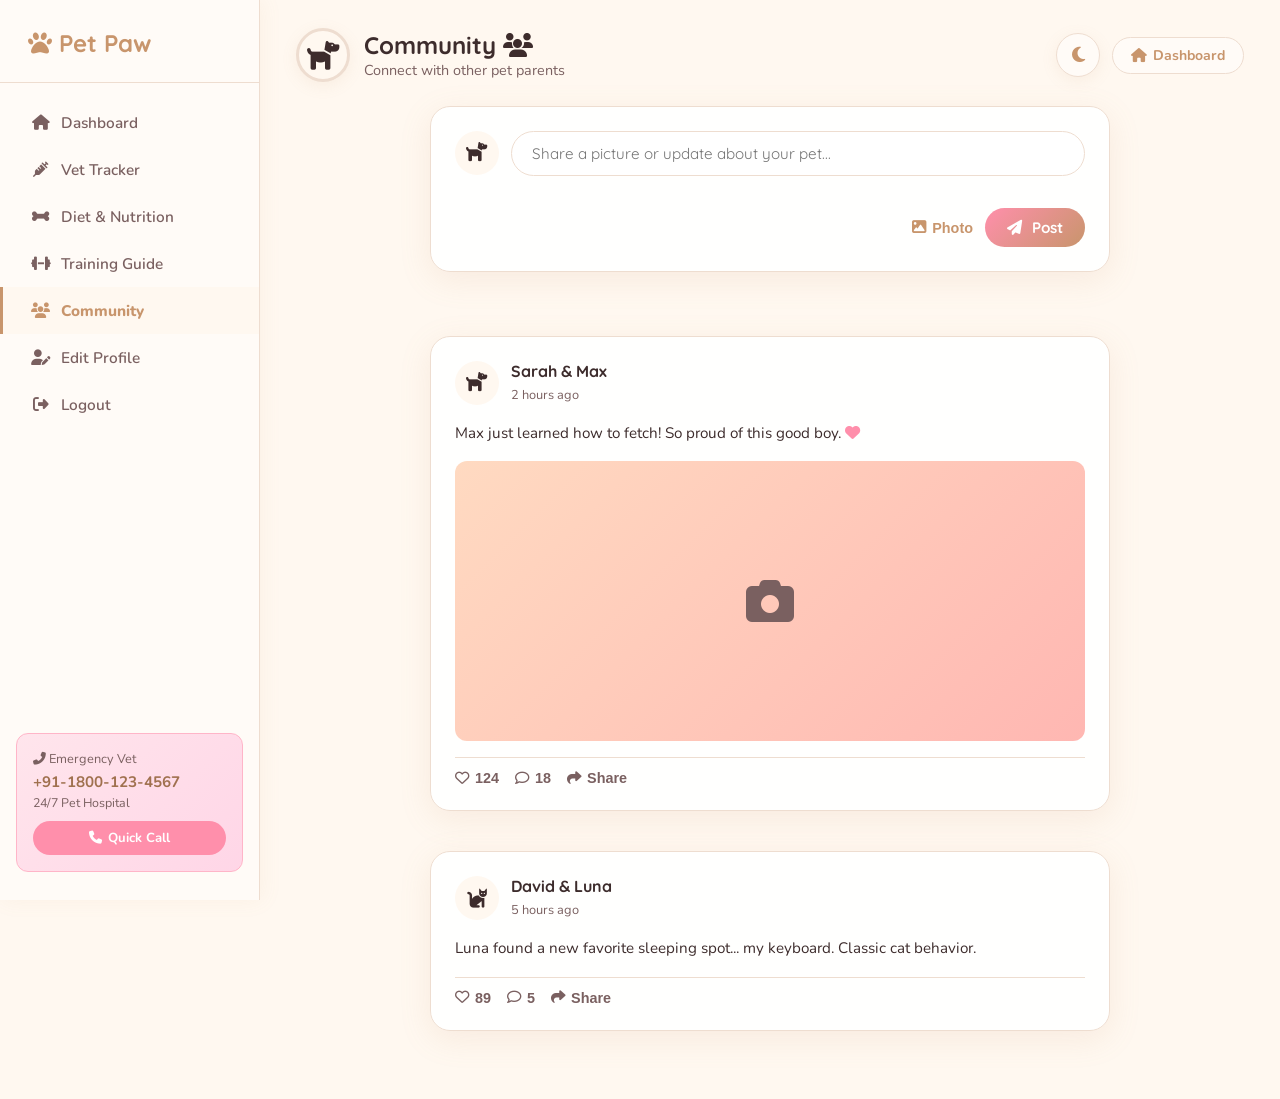
==== community.html @ 16f7560c "Enhance UI and add Community, Nutrition, and Training pages" ====
<!DOCTYPE html>
<html lang="en">
<head>
  <meta charset="UTF-8"/>
  <meta name="viewport" content="width=device-width, initial-scale=1.0"/>
  <title>Pet Paw — Community</title>
  <link rel="stylesheet" href="style.css"/>
  <link href="https://fonts.googleapis.com/css2?family=Nunito:wght@400;600;700;800;900&family=Quicksand:wght@400;500;600;700&display=swap" rel="stylesheet"/>
  <link rel="stylesheet" href="https://cdnjs.cloudflare.com/ajax/libs/font-awesome/6.5.0/css/all.min.css"/>
  <style>
    /* Community specific inline styles */
    .community-feed { max-width: 680px; margin: 0 auto; display: flex; flex-direction: column; gap: 24px; }
    .post-card { padding: 24px; }
    .post-header { display: flex; align-items: center; gap: 12px; margin-bottom: 16px; }
    .post-avatar { width: 44px; height: 44px; border-radius: 50%; background: var(--cream); display: flex; align-items: center; justify-content: center; font-size: 1.2rem; border: 2px solid var(--primary-pastel); }
    .post-meta h4 { font-size: 1rem; margin-bottom: 2px; }
    .post-meta small { color: var(--text-light); font-size: 0.8rem; }
    .post-img { width: 100%; height: 280px; border-radius: 12px; background: #E0E0E0; object-fit: cover; margin-bottom: 16px; display: flex; align-items: center; justify-content: center; color: var(--text-light); font-size: 3rem; }
    .post-text { font-size: 0.95rem; margin-bottom: 16px; line-height: 1.6; }
    .post-actions { display: flex; gap: 16px; border-top: 1px solid var(--border); padding-top: 12px; }
    .action-btn { background: none; border: none; font-size: 0.9rem; font-weight: 700; color: var(--text-light); cursor: pointer; display: flex; align-items: center; gap: 6px; transition: color var(--transition); }
    .action-btn:hover { color: var(--pink-dark); }
    .create-post { display: flex; gap: 12px; margin-bottom: 32px; }
    .create-post input { flex: 1; border: 1.5px solid var(--border); border-radius: 50px; padding: 12px 20px; font-family: 'Quicksand'; outline: none; }
  </style>
</head>
<body class="tracker-page">

  <!-- Sidebar -->
  <nav class="sidebar" id="sidebar">
    <div class="sidebar-logo"><i class="fas fa-paw"></i> <span>Pet Paw</span></div>
    <ul class="sidebar-nav">
      <li><a href="dashboard.html"><i class="fas fa-home"></i> Dashboard</a></li>
      <li><a href="tracker.html"><i class="fas fa-syringe"></i> Vet Tracker</a></li>
      <li><a href="nutrition.html"><i class="fas fa-bone"></i> Diet & Nutrition</a></li>
      <li><a href="training.html"><i class="fas fa-dumbbell"></i> Training Guide</a></li>
      <li><a href="community.html" class="active"><i class="fas fa-users"></i> Community</a></li>
      <li><a href="profile.html"><i class="fas fa-user-edit"></i> Edit Profile</a></li>
      <li><a href="login.html"><i class="fas fa-sign-out-alt"></i> Logout</a></li>
    </ul>
    <div class="sidebar-emergency">
      <div class="emergency-card">
        <p><i class="fas fa-phone-alt"></i> Emergency Vet</p>
        <strong>+91-1800-123-4567</strong>
        <small>24/7 Pet Hospital</small>
        <a href="tel:+911800123456" class="emergency-btn"><i class="fas fa-phone"></i> Quick Call</a>
      </div>
    </div>
  </nav>

  <button class="mobile-menu-btn" id="menuBtn" onclick="toggleSidebar()">
    <i class="fas fa-bars"></i>
  </button>

  <main class="main-content" id="mainContent">
    <div class="topbar">
      <div class="topbar-left">
        <div class="pet-avatar" id="topAvatar"><i class="fas fa-paw"></i></div>
        <div>
          <h2>Community <i class="fas fa-users"></i></h2>
          <p class="topbar-sub">Connect with other pet parents</p>
        </div>
      </div>
      <div class="topbar-right">
        <button class="dark-toggle inline" id="darkToggle">
          <i class="fas fa-moon"></i>
        </button>
        <a href="dashboard.html" class="nav-pill"><i class="fas fa-home"></i> Dashboard</a>
      </div>
    </div>

    <div class="community-feed">
      
      <!-- Create Post -->
      <section class="dash-section fade-in" style="animation-delay: 0.1s;">
        <div class="glass-card post-card">
          <div class="create-post">
            <div class="post-avatar" id="myAvatar"><i class="fas fa-paw"></i></div>
            <input type="text" id="postInput" placeholder="Share a picture or update about your pet..."/>
          </div>
          <div style="display: flex; justify-content: flex-end; gap: 12px;">
            <button class="action-btn" style="color: var(--brown);"><i class="fas fa-image"></i> Photo</button>
            <button class="glow-btn sm" onclick="createPost()"><i class="fas fa-paper-plane"></i> Post</button>
          </div>
        </div>
      </section>

      <div id="feedContainer">

      <!-- Post 1 -->
      <section class="dash-section fade-in" style="animation-delay: 0.2s;">
        <div class="glass-card post-card">
          <div class="post-header">
            <div class="post-avatar"><i class="fas fa-dog"></i></div>
            <div class="post-meta">
              <h4>Sarah & Max</h4>
              <small>2 hours ago</small>
            </div>
          </div>
          <p class="post-text">Max just learned how to fetch! So proud of this good boy. <i class="fas fa-heart" style="color:#FF8FAB"></i></p>
          <div class="post-img" style="background: linear-gradient(135deg, #FFDAC1, #FFB7B2);">
            <i class="fas fa-camera"></i>
          </div>
          <div class="post-actions">
            <button class="action-btn" onclick="toggleLike(this)"><i class="far fa-heart"></i> 124</button>
            <button class="action-btn" onclick="alert('Comments coming soon!')"><i class="far fa-comment"></i> 18</button>
            <button class="action-btn" onclick="alert('Share options coming soon!')"><i class="fas fa-share"></i> Share</button>
          </div>
        </div>
      </section>

      <!-- Post 2 -->
      <section class="dash-section fade-in" style="animation-delay: 0.3s;">
        <div class="glass-card post-card">
          <div class="post-header">
            <div class="post-avatar"><i class="fas fa-cat"></i></div>
            <div class="post-meta">
              <h4>David & Luna</h4>
              <small>5 hours ago</small>
            </div>
          </div>
          <p class="post-text">Luna found a new favorite sleeping spot... my keyboard. Classic cat behavior.</p>
          <div class="post-actions">
            <button class="action-btn" onclick="toggleLike(this)"><i class="far fa-heart"></i> 89</button>
            <button class="action-btn" onclick="alert('Comments coming soon!')"><i class="far fa-comment"></i> 5</button>
            <button class="action-btn" onclick="alert('Share options coming soon!')"><i class="fas fa-share"></i> Share</button>
          </div>
        </div>
      </section>

      </div> <!-- End feedContainer -->

    </div>

  </main>

  <script src="script.js"></script>
  <script>
    window.onload = () => {
      initDarkMode();
      const type = localStorage.getItem('petType') || 'dog';
      const photo = localStorage.getItem('petPhoto');
      
      if (photo) {
        document.getElementById('topAvatar').innerHTML = `<img src="${photo}" alt="pet"/>`;
        document.getElementById('myAvatar').innerHTML = `<img src="${photo}" alt="pet" style="width:100%; height:100%; object-fit:cover; border-radius:50%;"/>`;
      } else {
        const icon = type === 'dog' ? '<i class="fas fa-dog"></i>' : '<i class="fas fa-cat"></i>';
        document.getElementById('topAvatar').innerHTML = icon;
        document.getElementById('myAvatar').innerHTML = icon;
      }
    };

    function toggleSidebar() {
      document.getElementById('sidebar').classList.toggle('open');
    }

    function createPost() {
      const input = document.getElementById('postInput');
      const text = input.value.trim();
      if (!text) return;

      const name = localStorage.getItem('petName') || 'You';
      const type = localStorage.getItem('petType') || 'dog';
      const photo = localStorage.getItem('petPhoto');
      
      let iconHTML = '';
      if (photo) {
        iconHTML = `<img src="${photo}" alt="pet" style="width:100%; height:100%; object-fit:cover; border-radius:50%;"/>`;
      } else {
        iconHTML = type === 'dog' ? '<i class="fas fa-dog"></i>' : '<i class="fas fa-cat"></i>';
      }
      
      const newPostHTML = `
      <section class="dash-section fade-in">
        <div class="glass-card post-card">
          <div class="post-header">
            <div class="post-avatar">${iconHTML}</div>
            <div class="post-meta">
              <h4>${name}</h4>
              <small>Just now</small>
            </div>
          </div>
          <p class="post-text">${text}</p>
          <div class="post-actions">
            <button class="action-btn" onclick="toggleLike(this)"><i class="far fa-heart"></i> 0</button>
            <button class="action-btn" onclick="alert('Comments coming soon!')"><i class="far fa-comment"></i> 0</button>
            <button class="action-btn" onclick="alert('Share options coming soon!')"><i class="fas fa-share"></i> Share</button>
          </div>
        </div>
      </section>`;

      const feed = document.getElementById('feedContainer');
      feed.insertAdjacentHTML('afterbegin', newPostHTML);
      input.value = '';
    }

    function toggleLike(btn) {
      const icon = btn.querySelector('i');
      let count = parseInt(btn.textContent.trim()) || 0;
      if (icon.classList.contains('far')) {
        icon.classList.replace('far', 'fas');
        icon.style.color = '#FF8FAB';
        count++;
      } else {
        icon.classList.replace('fas', 'far');
        icon.style.color = '';
        count--;
      }
      btn.innerHTML = icon.outerHTML + ' ' + count;
    }
  </script>
</body>
</html>
---- style.css ----
/* =====================================================
   PET PAW — MAIN STYLESHEET
   Fonts: Nunito + Quicksand | Pastel & Modern Theme
   ===================================================== */

:root {
  --cream: #FFF8F0;
  --brown: #C8956C;
  --brown-dark: #A0714F;
  --pink: #FFB5C8;
  --pink-dark: #FF8FAB;
  --sky: #A8D8EA;
  --sky-dark: #78BDD4;
  --white: #FFFFFF;
  --light-gray: #F3F3F3;
  --text: #3D2C2C;
  --text-light: #7A6060;
  --card-bg: #FFFBF7;
  --border: #EEDDD0;
  --shadow: 0 8px 32px rgba(200,149,108,0.13);
  --shadow-sm: 0 4px 16px rgba(200,149,108,0.10);
  --radius: 20px;
  --radius-sm: 12px;
  --sidebar-w: 260px;
  --transition: 0.3s ease;
}

/* DARK MODE */
body.dark {
  --cream: #1A1218;
  --card-bg: #231A20;
  --white: #2A1F26;
  --light-gray: #2D2230;
  --text: #F5E6D8;
  --text-light: #C4A898;
  --border: #3D2E38;
  --shadow: 0 8px 32px rgba(0,0,0,0.35);
}

* { margin:0; padding:0; box-sizing:border-box; }

body {
  font-family: 'Nunito', sans-serif;
  background: var(--cream);
  color: var(--text);
  min-height: 100vh;
  transition: background var(--transition), color var(--transition);
}

h1,h2,h3,h4 { font-family: 'Quicksand', sans-serif; font-weight: 700; }

a { text-decoration: none; color: inherit; }

/* ---- DARK TOGGLE ---- */
.dark-toggle {
  position: fixed; top: 18px; right: 18px; z-index: 999;
  background: var(--card-bg); border: 1.5px solid var(--border);
  border-radius: 50%; width: 44px; height: 44px;
  cursor: pointer; font-size: 1.1rem; color: var(--brown);
  box-shadow: var(--shadow-sm); transition: all var(--transition);
  display: flex; align-items: center; justify-content: center;
}
.dark-toggle:hover { background: var(--brown); color: white; transform: rotate(20deg); }
.dark-toggle.inline { position: relative; top: auto; right: auto; }

/* ---- ANIMATIONS ---- */
@keyframes fadeUp { from { opacity:0; transform:translateY(30px); } to { opacity:1; transform:translateY(0); } }
@keyframes floatPaw { 0%,100% { transform: translateY(0) rotate(0deg); } 50% { transform: translateY(-18px) rotate(15deg); } }
@keyframes glow { 0%,100% { box-shadow: 0 0 18px var(--pink); } 50% { box-shadow: 0 0 36px var(--pink-dark), 0 0 60px var(--sky); } }
@keyframes popIn { 0% { transform:scale(0.8); opacity:0; } 100% { transform:scale(1); opacity:1; } }
@keyframes celebrate { 0%,100%{ transform:scale(1); } 50%{ transform:scale(1.04); } }

.fade-in { animation: fadeUp 0.7s ease both; }

/* ---- GLOWING BUTTON ---- */
.glow-btn {
  background: linear-gradient(135deg, var(--pink-dark), var(--brown));
  color: white; border: none; border-radius: 50px;
  padding: 14px 36px; font-size: 1.05rem; font-family: 'Quicksand', sans-serif;
  font-weight: 700; cursor: pointer; display: flex; align-items: center;
  gap: 10px; margin: 0 auto; transition: all var(--transition);
  animation: glow 2.5s ease-in-out infinite;
}
.glow-btn:hover { transform: translateY(-3px) scale(1.04); }
.glow-btn.wide { width: 100%; justify-content: center; }
.glow-btn.sm { padding: 10px 22px; font-size: 0.95rem; margin: 0; white-space: nowrap; }


/* ============================================
   PAGE 1 — WELCOME
   ============================================ */
.welcome-page {
  background: linear-gradient(135deg, #FDE9D9 0%, #FCE4EC 50%, #E3F2FD 100%);
  min-height: 100vh; display: flex; align-items: center; justify-content: center;
  position: relative; overflow: hidden;
}

.paw-float {
  position: fixed; font-size: 2rem; opacity: 0.13; pointer-events: none;
  animation: floatPaw 4s ease-in-out infinite;
  user-select: none;
}
.paw-1 { top:8%; left:5%; animation-delay:0s; font-size:2.5rem; }
.paw-2 { top:20%; right:8%; animation-delay:0.8s; font-size:1.8rem; }
.paw-3 { bottom:15%; left:12%; animation-delay:1.4s; font-size:3rem; }
.paw-4 { bottom:25%; right:6%; animation-delay:0.3s; font-size:2rem; }
.paw-5 { top:50%; left:50%; animation-delay:1.8s; font-size:1.5rem; }

.welcome-overlay {
  width: 100%; min-height: 100vh; display: flex;
  align-items: center; justify-content: center;
}
.welcome-content { text-align: center; max-width: 480px; width: 100%; }

.logo-badge {
  font-size: 4rem; display: inline-block;
  animation: floatPaw 3s ease-in-out infinite;
  margin-bottom: 10px;
}

.welcome-title {
  font-size: 2.8rem; color: var(--text); margin-bottom: 8px; line-height: 1.2;
}
.welcome-title span { color: var(--brown); }

.welcome-tagline {
  color: var(--text-light); font-size: 1.1rem; margin-bottom: 32px;
  font-family: 'Quicksand', sans-serif;
}

.welcome-card {
  background: var(--card-bg); border-radius: var(--radius);
  padding: 36px 32px; box-shadow: var(--shadow);
  border: 1.5px solid var(--border);
  animation: fadeUp 0.8s 0.2s ease both;
}

.input-group { margin-bottom: 24px; text-align: left; }
.input-group label {
  display: block; font-weight: 700; margin-bottom: 8px;
  color: var(--brown); font-size: 0.95rem;
}
.input-group input {
  width: 100%; padding: 13px 18px; border: 2px solid var(--border);
  border-radius: var(--radius-sm); font-family: 'Nunito', sans-serif;
  font-size: 1rem; color: var(--text); background: var(--white);
  transition: border-color var(--transition), box-shadow var(--transition);
  outline: none;
}
.input-group input:focus { border-color: var(--pink-dark); box-shadow: 0 0 0 3px rgba(255,143,171,0.15); }

.type-label { font-weight: 700; color: var(--text); margin-bottom: 12px; font-size: 0.95rem; }
.pet-cards { display: flex; gap: 16px; justify-content: center; margin-bottom: 28px; }

.pet-card {
  flex: 1; max-width: 140px; background: var(--white); border: 2.5px solid var(--border);
  border-radius: var(--radius); padding: 20px 14px; text-align: center;
  cursor: pointer; transition: all var(--transition); font-weight: 700;
  color: var(--text-light);
}
.pet-card:hover { border-color: var(--pink-dark); transform: translateY(-4px); box-shadow: var(--shadow-sm); }
.pet-card.selected { border-color: var(--brown); background: var(--cream); color: var(--brown); transform: translateY(-4px); box-shadow: 0 6px 20px rgba(200,149,108,0.25); }
.pet-emoji { font-size: 2.8rem; margin-bottom: 6px; }


/* ============================================
   PAGE 2 — PROFILE
   ============================================ */
.profile-page {
  background: linear-gradient(135deg, #FDE9D9 0%, #FCE4EC 50%, #E3F2FD 100%);
  min-height: 100vh; display: flex; align-items: center;
  justify-content: center; padding: 40px 20px;
}

.profile-container { width: 100%; max-width: 680px; }

.glass-card {
  background: rgba(255,255,255,0.88);
  backdrop-filter: blur(12px);
  border: 1.5px solid var(--border);
  border-radius: var(--radius); box-shadow: var(--shadow);
  padding: 40px 36px;
}
body.dark .glass-card { background: rgba(35,26,32,0.9); }

/* Progress Steps */
.progress-bar-wrap { margin-bottom: 28px; }
.progress-steps {
  display: flex; align-items: center; gap: 0;
  margin-bottom: 8px; justify-content: center;
}
.step {
  width: 36px; height: 36px; border-radius: 50%;
  background: var(--light-gray); color: var(--text-light);
  font-weight: 800; display: flex; align-items: center; justify-content: center;
  font-size: 0.95rem; border: 2.5px solid var(--border); z-index: 1;
  transition: all var(--transition);
}
.step.done { background: var(--brown); color: white; border-color: var(--brown); }
.step.active { background: var(--pink-dark); color: white; border-color: var(--pink-dark); }
.step-line { height: 3px; width: 80px; background: var(--border); }
.step-line.active { background: var(--pink-dark); }
.progress-label { text-align: center; color: var(--text-light); font-size: 0.88rem; }

.profile-header { text-align: center; margin-bottom: 28px; }
.logo-sm { font-size: 2.5rem; margin-bottom: 6px; }
.profile-header h2 { font-size: 1.6rem; color: var(--text); }
.profile-header p { color: var(--text-light); margin-top: 4px; }

/* Photo Upload */
.photo-upload-area {
  width: 120px; height: 120px; border-radius: 50%;
  border: 3px dashed var(--brown); margin: 0 auto 28px;
  cursor: pointer; overflow: hidden; transition: all var(--transition);
  display: flex; align-items: center; justify-content: center;
  background: var(--light-gray);
}
.photo-upload-area:hover { border-color: var(--pink-dark); transform: scale(1.04); }
.photo-preview {
  display: flex; flex-direction: column; align-items: center;
  color: var(--text-light); font-size: 0.8rem; gap: 4px;
  width: 100%; height: 100%; justify-content: center;
}
.photo-preview i { font-size: 1.8rem; color: var(--brown); }

/* Form Grid */
.form-grid { display: grid; grid-template-columns: 1fr 1fr; gap: 20px; margin-bottom: 28px; }
.form-group { display: flex; flex-direction: column; gap: 8px; }
.form-group.full-width { grid-column: 1 / -1; }

.form-group label {
  font-weight: 700; font-size: 0.92rem; color: var(--brown);
  display: flex; align-items: center; gap: 6px;
}

.radio-group { display: flex; flex-wrap: wrap; gap: 8px; }
.radio-pill {
  display: flex; align-items: center; gap: 6px;
  padding: 7px 14px; border: 2px solid var(--border);
  border-radius: 50px; cursor: pointer; font-size: 0.88rem;
  font-weight: 600; color: var(--text-light);
  transition: all var(--transition); user-select: none;
  background: var(--white);
}
.radio-pill:hover { border-color: var(--pink-dark); color: var(--pink-dark); }
.radio-pill input[type=radio] { accent-color: var(--pink-dark); width: 14px; height: 14px; }
.radio-pill:has(input:checked) { border-color: var(--brown); background: var(--cream); color: var(--brown); }

/* Input/Select shared */
input[type=text], input[type=date], select, textarea {
  width: 100%; padding: 11px 14px; border: 2px solid var(--border);
  border-radius: var(--radius-sm); font-family: 'Nunito', sans-serif;
  font-size: 0.95rem; color: var(--text); background: var(--white);
  transition: border-color var(--transition); outline: none;
}
input[type=text]:focus, input[type=date]:focus, select:focus {
  border-color: var(--pink-dark); box-shadow: 0 0 0 3px rgba(255,143,171,0.12);
}
body.dark input, body.dark select { background: var(--light-gray); color: var(--text); }


/* ============================================
   LAYOUT — SIDEBAR + MAIN
   ============================================ */
.sidebar {
  position: fixed; left: 0; top: 0; bottom: 0;
  width: var(--sidebar-w); background: var(--card-bg);
  border-right: 1.5px solid var(--border); z-index: 100;
  display: flex; flex-direction: column; padding: 28px 0;
  box-shadow: 2px 0 20px rgba(200,149,108,0.08);
  transition: background var(--transition), transform var(--transition);
}

.sidebar-logo {
  font-family: 'Quicksand', sans-serif; font-weight: 800;
  font-size: 1.5rem; color: var(--brown); padding: 0 28px 24px;
  border-bottom: 1.5px solid var(--border); margin-bottom: 16px;
}

.sidebar-nav { list-style: none; flex: 1; }
.sidebar-nav li a {
  display: flex; align-items: center; gap: 12px;
  padding: 13px 28px; color: var(--text-light); font-weight: 600;
  font-size: 0.96rem; transition: all var(--transition);
  border-left: 3px solid transparent;
}
.sidebar-nav li a:hover { color: var(--brown); background: var(--cream); border-left-color: var(--brown); }
.sidebar-nav li a.active { color: var(--brown); background: var(--cream); border-left-color: var(--brown); font-weight: 800; }
.sidebar-nav li a i { width: 18px; text-align: center; }

.sidebar-emergency { padding: 16px 16px 0; }
.emergency-card {
  background: linear-gradient(135deg, #FFE5EC, #FFD6E7);
  border-radius: var(--radius-sm); padding: 16px; border: 1px solid var(--pink);
}
.emergency-card p { font-size: 0.8rem; color: var(--text-light); margin-bottom: 4px; }
.emergency-card strong { color: var(--brown-dark); font-size: 0.95rem; display: block; margin-bottom: 2px; }
.emergency-card small { color: var(--text-light); font-size: 0.78rem; display: block; margin-bottom: 10px; }
.emergency-btn {
  display: flex; align-items: center; gap: 6px; justify-content: center;
  background: var(--pink-dark); color: white; border-radius: 50px;
  padding: 8px 16px; font-size: 0.82rem; font-weight: 700;
  transition: all var(--transition);
}
.emergency-btn:hover { background: var(--brown); transform: scale(1.03); }

.mobile-menu-btn {
  display: none; position: fixed; top: 14px; left: 14px; z-index: 200;
  background: var(--card-bg); border: 1.5px solid var(--border);
  border-radius: 10px; width: 42px; height: 42px;
  cursor: pointer; font-size: 1.1rem; color: var(--brown);
  box-shadow: var(--shadow-sm); align-items: center; justify-content: center;
}

.main-content {
  margin-left: var(--sidebar-w); padding: 28px 36px;
  min-height: 100vh; transition: margin var(--transition);
}

/* Topbar */
.topbar {
  display: flex; align-items: center; justify-content: space-between;
  margin-bottom: 24px; flex-wrap: wrap; gap: 14px;
}
.topbar-left { display: flex; align-items: center; gap: 14px; }
.pet-avatar {
  width: 54px; height: 54px; border-radius: 50%;
  background: var(--cream); border: 3px solid var(--border);
  display: flex; align-items: center; justify-content: center;
  font-size: 1.8rem; overflow: hidden; box-shadow: var(--shadow-sm);
}
.pet-avatar img { width: 100%; height: 100%; object-fit: cover; }
.greeting { font-size: 1.4rem; color: var(--text); }
.topbar-sub { color: var(--text-light); font-size: 0.9rem; }
.topbar-right { display: flex; align-items: center; gap: 12px; }

.nav-pill {
  background: var(--card-bg); border: 1.5px solid var(--border);
  border-radius: 50px; padding: 8px 18px; font-size: 0.88rem;
  font-weight: 700; color: var(--brown); display: flex; align-items: center;
  gap: 6px; transition: all var(--transition);
}
.nav-pill:hover { background: var(--brown); color: white; }

/* Tip Banner */
.tip-banner {
  background: linear-gradient(135deg, #FFF3CD, #FFECB3);
  border: 1.5px solid #FFD54F; border-radius: var(--radius-sm);
  padding: 13px 18px; display: flex; align-items: center; gap: 12px;
  margin-bottom: 28px; color: #7A5A00; font-weight: 600; font-size: 0.93rem;
}
.tip-banner i:first-child { color: #FFC107; font-size: 1.1rem; }
.tip-banner span { flex: 1; }
.tip-banner button {
  background: none; border: none; cursor: pointer; color: #7A5A00;
  font-size: 0.9rem; padding: 4px 8px; border-radius: 6px;
  transition: all var(--transition);
}
.tip-banner button:hover { background: rgba(0,0,0,0.07); transform: rotate(180deg); }

/* Quick Stats */
.quick-stats {
  display: flex; gap: 20px; flex-wrap: wrap; margin-bottom: 30px;
}
.stat-card {
  flex: 1; min-width: 200px;
  background: rgba(255, 255, 255, 0.7);
  backdrop-filter: blur(10px);
  border: 1.5px solid var(--border);
  border-radius: var(--radius);
  padding: 20px; display: flex; align-items: center; gap: 16px;
  box-shadow: var(--shadow-sm); transition: all var(--transition);
}
body.dark .stat-card { background: rgba(35, 26, 32, 0.7); }
.stat-card:hover {
  transform: translateY(-5px); box-shadow: var(--shadow);
  border-color: var(--pink-dark);
}
.stat-icon {
  width: 50px; height: 50px; border-radius: 14px;
  display: flex; align-items: center; justify-content: center;
  font-size: 1.5rem; color: white;
}
.stat-icon.pink { background: linear-gradient(135deg, #FFB5C8, #FF8FAB); }
.stat-icon.blue { background: linear-gradient(135deg, #A8D8EA, #78BDD4); }
.stat-icon.green { background: linear-gradient(135deg, #A5D6A7, #66BB6A); }
.stat-info small { color: var(--text-light); font-size: 0.9rem; display: block; margin-bottom: 4px; }
.stat-info strong { font-size: 1.4rem; color: var(--text); }

/* Dashboard Grid */
.dashboard-grid {
  display: grid; grid-template-columns: repeat(auto-fit, minmax(320px, 1fr));
  gap: 30px; margin-bottom: 40px;
}
.dashboard-grid .dash-section { margin-bottom: 0; }

/* Section Titles */
.dash-section { margin-bottom: 40px; }
.section-title {
  font-size: 1.25rem; color: var(--text); margin-bottom: 16px;
  display: flex; align-items: center; gap: 10px;
}
.section-title i { color: var(--brown); }

/* Warning text */
.warning-text {
  background: #FFF8E1; border: 1px solid #FFE082; border-radius: 8px;
  padding: 10px 14px; color: #8a6200; font-size: 0.85rem;
  margin-bottom: 16px; display: flex; align-items: center; gap: 8px;
}


/* ============================================
   CHECKLIST
   ============================================ */
.checklist-card {
  background: rgba(255, 255, 255, 0.75); backdrop-filter: blur(12px);
  border-radius: var(--radius); border: 1.5px solid var(--border);
  padding: 28px; box-shadow: var(--shadow-sm); transition: all var(--transition);
}
body.dark .checklist-card { background: rgba(35, 26, 32, 0.75); }
.checklist-card:hover { transform: translateY(-4px); box-shadow: var(--shadow); border-color: var(--pink); }
.checklist-progress-wrap { display: flex; align-items: center; gap: 14px; margin-bottom: 20px; }
.checklist-progress-bar {
  flex: 1; height: 10px; background: var(--light-gray);
  border-radius: 99px; overflow: hidden;
}
.checklist-progress-fill {
  height: 100%; background: linear-gradient(90deg, var(--pink-dark), var(--brown));
  border-radius: 99px; width: 0; transition: width 0.5s ease;
}
.progress-pct { font-size: 0.88rem; color: var(--text-light); font-weight: 700; white-space: nowrap; }

.checklist { list-style: none; display: flex; flex-direction: column; gap: 10px; }
.checklist li label {
  display: flex; align-items: center; gap: 12px;
  padding: 13px 16px; background: var(--white); border-radius: var(--radius-sm);
  border: 1.5px solid var(--border); cursor: pointer;
  transition: all var(--transition); font-weight: 600;
}
.checklist li label:hover { border-color: var(--pink-dark); background: var(--cream); }
.checklist li.done label { text-decoration: line-through; color: var(--text-light); background: var(--light-gray); }
.checklist li input[type=checkbox] { width: 20px; height: 20px; accent-color: var(--brown); cursor: pointer; }
.checklist li span { display: flex; align-items: center; gap: 8px; }
.checklist li small { color: var(--text-light); font-size: 0.82rem; font-weight: 400; }

.celebration {
  text-align: center; padding: 16px;
  background: linear-gradient(135deg, #FFD6E7, #E0F7FA);
  border-radius: var(--radius-sm); font-weight: 700; font-size: 1.05rem;
  color: var(--brown-dark); margin-top: 16px;
  animation: celebrate 0.6s ease;
}


/* ============================================
   HEALTHCARE CARDS
   ============================================ */
.health-grid { display: grid; grid-template-columns: repeat(auto-fill, minmax(240px, 1fr)); gap: 20px; }

.health-card {
  background: rgba(255, 255, 255, 0.75); backdrop-filter: blur(12px);
  border: 1.5px solid var(--border); border-radius: var(--radius);
  padding: 24px; box-shadow: var(--shadow-sm); transition: all var(--transition);
  position: relative; overflow: hidden;
}
body.dark .health-card { background: rgba(35, 26, 32, 0.75); }
.health-card:hover { transform: translateY(-5px); box-shadow: var(--shadow); border-color: var(--pink); }
.health-icon { font-size: 2.4rem; margin-bottom: 12px; }
.health-card h4 { font-size: 1.05rem; margin-bottom: 8px; color: var(--text); }
.health-card p { color: var(--text-light); font-size: 0.88rem; line-height: 1.6; margin-bottom: 12px; }

.learn-btn {
  background: none; border: 2px solid var(--border); border-radius: 50px;
  padding: 6px 16px; font-size: 0.82rem; font-weight: 700; cursor: pointer;
  color: var(--brown); transition: all var(--transition);
}
.learn-btn:hover { background: var(--brown); color: white; border-color: var(--brown); }

.learn-more {
  display: none; margin-top: 12px; padding-top: 12px;
  border-top: 1.5px solid var(--border);
  animation: fadeUp 0.3s ease;
}
.learn-more p { font-size: 0.85rem; color: var(--text-light); line-height: 1.7; }


/* ============================================
   SYMPTOM CHECKER
   ============================================ */
.symptom-card {
  background: rgba(255, 255, 255, 0.75); backdrop-filter: blur(12px);
  border: 1.5px solid var(--border); border-radius: var(--radius);
  padding: 28px; box-shadow: var(--shadow-sm); transition: all var(--transition);
}
body.dark .symptom-card { background: rgba(35, 26, 32, 0.75); }
.symptom-card:hover { transform: translateY(-4px); box-shadow: var(--shadow); border-color: var(--pink); }
.symptom-row { display: flex; gap: 20px; flex-wrap: wrap; margin-bottom: 20px; }
.symptom-row .form-group { flex: 1; min-width: 200px; }
.symptom-row select { min-width: 200px; }

.symptom-result { animation: popIn 0.35s ease; }
.result-box {
  border-radius: var(--radius-sm); padding: 18px 22px;
  border-left: 5px solid;
}
.result-box strong { display: block; font-size: 1.1rem; margin-bottom: 8px; }
.result-box p { font-size: 0.9rem; line-height: 1.7; }
.result-box.sev-mild { background: #F1FFF4; border-color: #4CAF50; color: #1B5E20; }
.result-box.sev-moderate { background: #FFF8E1; border-color: #FF9800; color: #7A4000; }
.result-box.sev-emergency { background: #FFF0F0; border-color: #F44336; color: #7A0000; }
.emerg-warn { font-weight: 800; margin-top: 10px; font-size: 1rem; }


/* ============================================
   NEARBY CENTERS
   ============================================ */
.centers-grid { display: grid; grid-template-columns: repeat(auto-fill, minmax(260px, 1fr)); gap: 20px; }

.center-card {
  background: var(--card-bg); border: 1.5px solid var(--border);
  border-radius: var(--radius); padding: 20px; display: flex;
  flex-direction: column; gap: 12px; box-shadow: var(--shadow-sm);
  transition: all var(--transition);
}
.center-card:hover { transform: translateY(-4px); box-shadow: var(--shadow); }
.center-icon { font-size: 2.2rem; }
.center-body { flex: 1; }
.center-body h4 { font-size: 1rem; margin-bottom: 4px; }
.center-rating { font-size: 0.88rem; color: #FF9800; font-weight: 700; margin-bottom: 4px; }
.center-body p { font-size: 0.83rem; color: var(--text-light); margin-bottom: 6px; }
.status-badge { font-size: 0.8rem; font-weight: 700; padding: 3px 10px; border-radius: 99px; }
.status-badge.open { background: #E8F5E9; color: #2E7D32; }
.status-badge.closed { background: #FFEBEE; color: #C62828; }

.center-actions { display: flex; gap: 10px; }
.center-btn {
  flex: 1; padding: 8px 12px; border-radius: 50px; font-size: 0.82rem;
  font-weight: 700; text-align: center; display: flex; align-items: center;
  justify-content: center; gap: 5px; transition: all var(--transition);
}
.map-btn { background: var(--sky); color: #00509D; border: 1.5px solid var(--sky-dark); }
.map-btn:hover { background: var(--sky-dark); }
.call-btn { background: #E8F5E9; color: #2E7D32; border: 1.5px solid #A5D6A7; }
.call-btn:hover { background: #A5D6A7; }


/* ============================================
   VET TRACKER
   ============================================ */
.tracker-add-card { padding: 24px 28px; }
.tracker-form-row {
  display: flex; gap: 16px; align-items: flex-end; flex-wrap: wrap;
}
.tracker-form-row .form-group { flex: 1; min-width: 160px; }

.tracker-table-wrap {
  background: rgba(255, 255, 255, 0.75); backdrop-filter: blur(12px);
  border: 1.5px solid var(--border); border-radius: var(--radius);
  overflow: hidden; box-shadow: var(--shadow-sm); transition: all var(--transition);
}
body.dark .tracker-table-wrap { background: rgba(35, 26, 32, 0.75); }
.tracker-table { width: 100%; border-collapse: collapse; }
.tracker-table thead th {
  background: var(--cream); color: var(--brown); font-size: 0.88rem;
  font-weight: 800; padding: 14px 18px; text-align: left;
  border-bottom: 1.5px solid var(--border); white-space: nowrap;
}
.tracker-table tbody tr { border-bottom: 1px solid var(--border); transition: background var(--transition); }
.tracker-table tbody tr:hover { background: var(--cream); }
.tracker-table tbody td { padding: 13px 18px; font-size: 0.9rem; color: var(--text); }
.tracker-table tbody tr.completed td { color: var(--text-light); }

.status-pill {
  padding: 4px 12px; border-radius: 99px; font-size: 0.8rem; font-weight: 700;
}
.status-pill.pending { background: #FFF3E0; color: #E65100; }
.status-pill.completed { background: #E8F5E9; color: #2E7D32; }

.mark-done-btn {
  background: linear-gradient(135deg, #A5D6A7, #66BB6A); color: #1B5E20;
  border: none; border-radius: 50px; padding: 6px 14px;
  font-size: 0.8rem; font-weight: 700; cursor: pointer;
  transition: all var(--transition); margin-right: 6px;
  display: inline-flex; align-items: center; gap: 4px;
}
.mark-done-btn:hover { transform: scale(1.05); box-shadow: 0 3px 10px rgba(76,175,80,0.3); }

.del-btn {
  background: #FFEBEE; color: #C62828; border: none;
  border-radius: 50px; padding: 6px 10px; cursor: pointer;
  font-size: 0.8rem; transition: all var(--transition);
}
.del-btn:hover { background: #EF9A9A; transform: scale(1.05); }

.no-records { text-align: center; padding: 28px; color: var(--text-light); }


/* ============================================
   RESPONSIVE
   ============================================ */
@media (max-width: 768px) {
  .sidebar {
    transform: translateX(-100%);
    width: 260px;
    box-shadow: 4px 0 30px rgba(0,0,0,0.15);
  }
  .sidebar.open { transform: translateX(0); }
  .main-content { margin-left: 0; padding: 20px 18px; }
  .mobile-menu-btn { display: flex; }
  .dark-toggle { right: 70px; }
  .form-grid { grid-template-columns: 1fr; }
  .tracker-form-row { flex-direction: column; }
  .tracker-table-wrap { overflow-x: auto; }
  .topbar { flex-direction: column; align-items: flex-start; }
  .topbar-right { width: 100%; justify-content: flex-end; }
  .health-grid { grid-template-columns: 1fr; }
  .centers-grid { grid-template-columns: 1fr; }
  .summary-cards { flex-direction: column; }
  .glass-card { padding: 24px 18px; }
  .welcome-title { font-size: 2rem; }
  .step-line { width: 50px; }
}

@media (max-width: 480px) {
  .pet-cards { gap: 10px; }
  .welcome-card { padding: 24px 18px; }
}

/* ---- WELCOME & LOGIN ENHANCEMENTS ---- */
.welcome-buttons {
  display: flex;
  flex-direction: column;
  gap: 16px;
  align-items: center;
  margin-top: 24px;
}

.back-link {
  font-family: 'Quicksand', sans-serif;
  font-weight: 700;
  color: var(--text-light);
  font-size: 0.95rem;
  transition: all var(--transition);
  display: inline-flex;
  align-items: center;
  gap: 6px;
  cursor: pointer;
}

.back-link:hover {
  color: var(--brown);
  transform: translateX(-3px);
}

.pet-emoji i {
  font-size: 2.6rem;
  transition: transform var(--transition);
  display: inline-block;
}

.pet-card:hover .pet-emoji i {
  transform: scale(1.15) rotate(5deg);
}
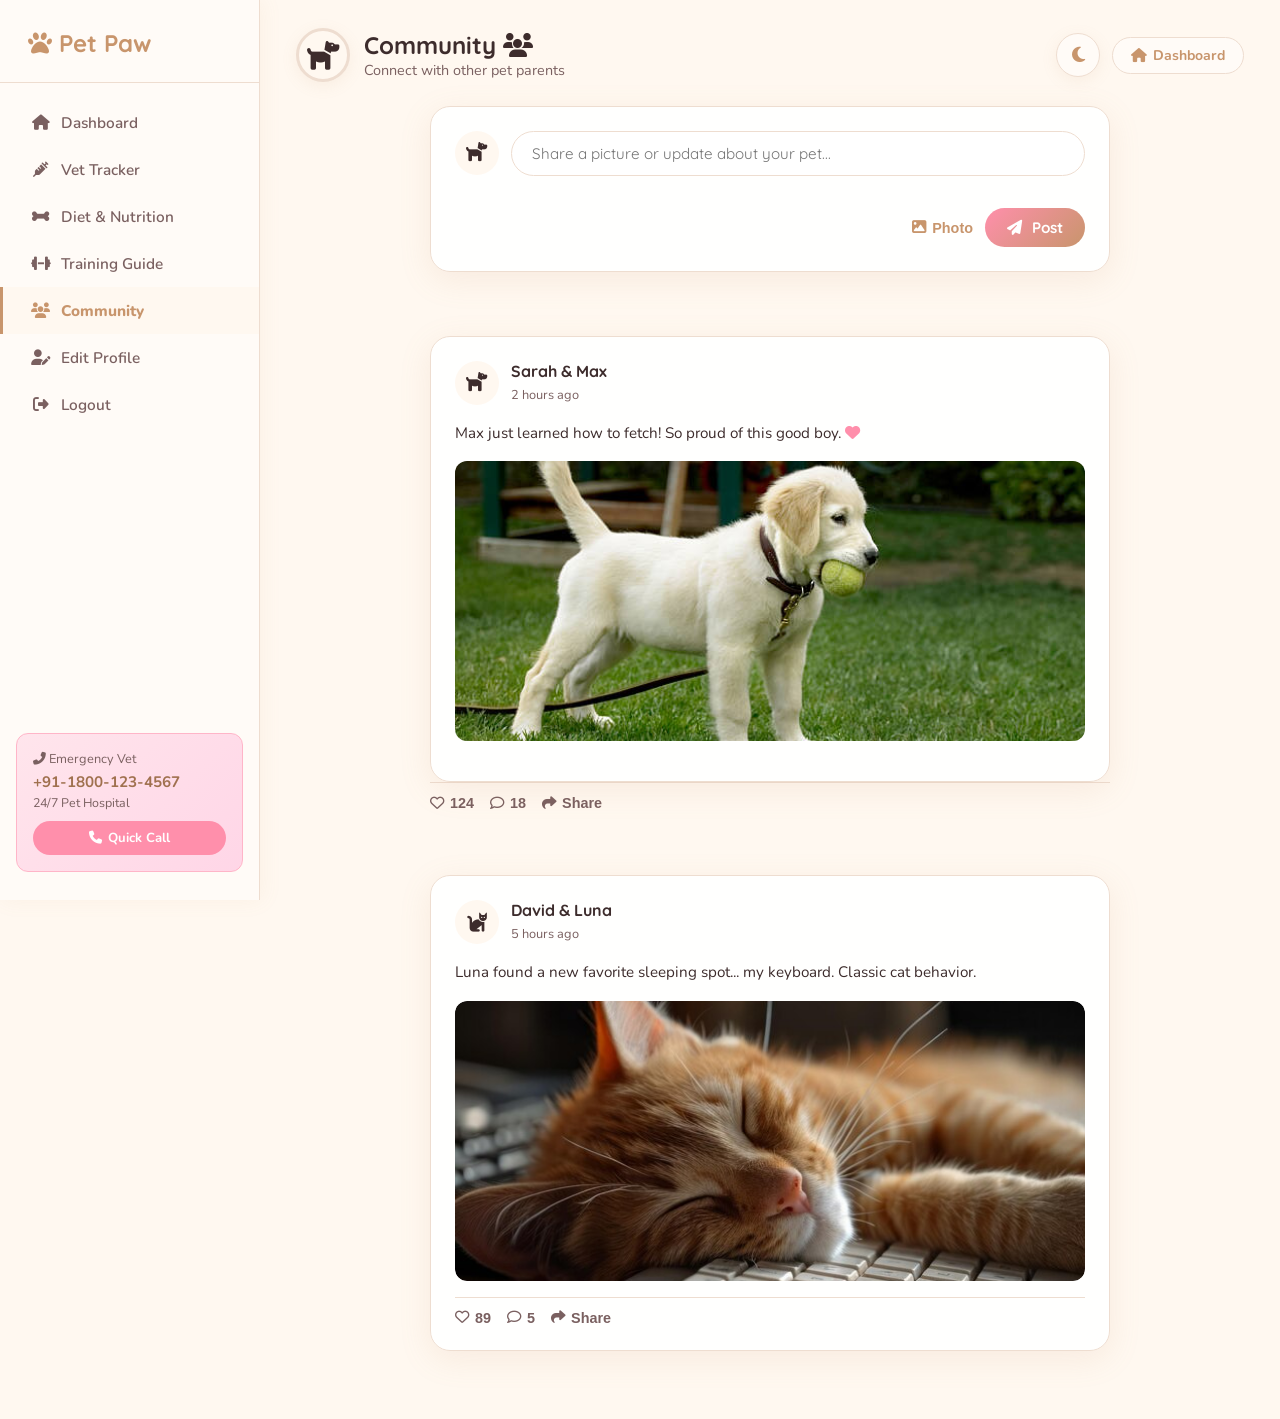
==== commit 69a12b77: "in login.html file i changed the floating paw color and in footer i changed text color to white" ====
--- a/community.html
+++ b/community.html
@@ -98,8 +98,13 @@
             </div>
           </div>
           <p class="post-text">Max just learned how to fetch! So proud of this good boy. <i class="fas fa-heart" style="color:#FF8FAB"></i></p>
-          <div class="post-img" style="background: linear-gradient(135deg, #FFDAC1, #FFB7B2);">
-            <i class="fas fa-camera"></i>
+          <div class="post-img" style="background: linear-gradient(135deg, #FFDAC1, #FFB7B2); overflow: hidden; padding: 0;">
+          <img 
+          src="Dog fetch.png" 
+          alt="Max the dog"
+          style="width: 100%; height: 100%; object-fit: cover; display: block;"
+        />
+        </div>
           </div>
           <div class="post-actions">
             <button class="action-btn" onclick="toggleLike(this)"><i class="far fa-heart"></i> 124</button>
@@ -120,6 +125,13 @@
             </div>
           </div>
           <p class="post-text">Luna found a new favorite sleeping spot... my keyboard. Classic cat behavior.</p>
+          <div class="post-img" style="overflow: hidden; padding: 0;">
+           <img 
+            src="cat sleeping.png" 
+            alt="Luna the cat"
+            style="width: 100%; height: 100%; object-fit: cover; display: block; border-radius: 12px;"
+           />
+          </div>
           <div class="post-actions">
             <button class="action-btn" onclick="toggleLike(this)"><i class="far fa-heart"></i> 89</button>
             <button class="action-btn" onclick="alert('Comments coming soon!')"><i class="far fa-comment"></i> 5</button>
